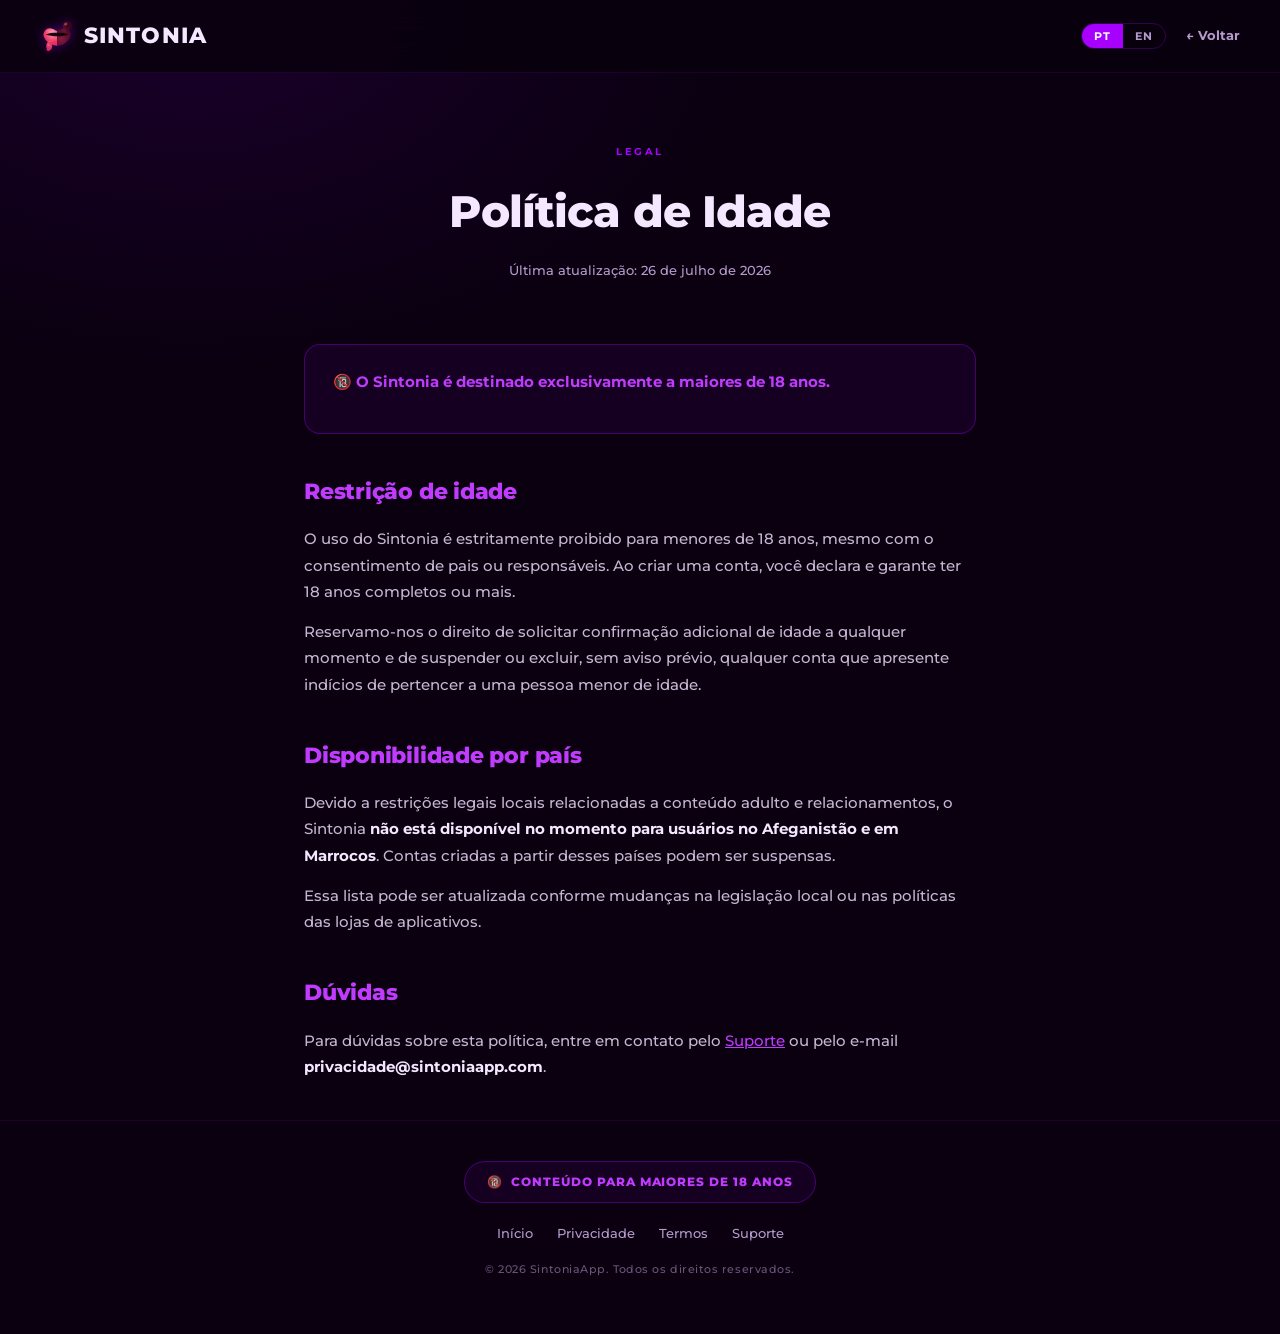
==== age-policy.html @ ef77c457 "feat: add Age Policy page, 18+ footer badge, and clean URLs Add a dedicated Age Policy page (/age-po" ====
<!DOCTYPE html>
<html lang="pt-BR" data-lang="pt">
<head>
<meta charset="UTF-8"/>
<meta name="viewport" content="width=device-width, initial-scale=1.0"/>
<title>Política de Idade — Sintonia</title>
<meta name="description" content="Política de idade do app Sintonia: uso exclusivo para maiores de 18 anos e disponibilidade por país."/>
<meta name="robots" content="index,follow"/>
<link rel="icon" type="image/svg+xml" href="assets/favicon.svg"/>
<link rel="apple-touch-icon" href="assets/favicon.svg"/>
<link rel="preconnect" href="https://fonts.googleapis.com"/>
<link rel="preconnect" href="https://fonts.gstatic.com" crossorigin/>
<link href="https://fonts.googleapis.com/css2?family=Montserrat:wght@400;500;600;700;800;900&display=swap" rel="stylesheet"/>
<style>
:root{
  --bg:#0A0010;
  --bg2:#0D0012;
  --bg-card:#16001F;
  --primary:#A600FF;
  --primary-glow:#C13BFF;
  --primary-deep:#3D0066;
  --primary-mid:#7A00CC;
  --text:#F3E8FF;
  --muted:#B79ACC;
  --border:rgba(166,0,255,.28);
  --font-s:'Montserrat',sans-serif;
  --font-b:'Montserrat',sans-serif;
}
*,*::before,*::after{box-sizing:border-box;margin:0;padding:0}
html{scroll-behavior:smooth}
body{
  background-color:var(--bg);
  background-image:radial-gradient(ellipse 80% 50% at 15% 0%,rgba(120,0,200,.15) 0%,transparent 55%);
  color:var(--text);font-family:var(--font-b);font-weight:500;font-size:16px;line-height:1.65;
}
[data-lang="pt"] .en{display:none}
[data-lang="en"] .pt{display:none}
.container{max-width:720px;margin:0 auto;padding:0 1.5rem}

body > nav{
  position:fixed;top:0;left:0;right:0;z-index:200;
  display:flex;align-items:center;justify-content:space-between;
  padding:1.125rem 2.5rem;
  background:rgba(9,0,14,.9);backdrop-filter:blur(18px);
  border-bottom:1px solid rgba(166,0,255,.14);
}
.logo{display:flex;align-items:center;gap:.625rem;text-decoration:none;color:var(--text)}
.logo-img{width:34px;height:34px;flex-shrink:0;filter:drop-shadow(0 0 6px rgba(166,0,255,.4))}
.logo-text{font-family:var(--font-s);font-size:1.375rem;font-weight:800;letter-spacing:.05em}
.nav-r{display:flex;align-items:center;gap:1.25rem}
.lang-toggle{display:flex;border:1px solid var(--border);border-radius:100px;overflow:hidden}
.lang-btn{padding:.3rem .75rem;background:transparent;color:var(--muted);border:none;cursor:pointer;font-family:var(--font-b);font-size:.6875rem;font-weight:700;letter-spacing:.08em;text-transform:uppercase}
.lang-btn.active{background:var(--primary);color:#fff}
.back-link{display:inline-flex;align-items:center;gap:.4rem;color:var(--muted);text-decoration:none;font-size:.8125rem;font-weight:700;transition:color .2s}
.back-link:hover{color:var(--primary)}

header.page-head{padding:9rem 0 3rem;text-align:center}
.eyebrow{font-family:var(--font-b);font-size:.625rem;font-weight:700;letter-spacing:.25em;text-transform:uppercase;color:var(--primary);display:block;margin-bottom:.875rem}
h1{font-family:var(--font-s);font-size:clamp(2rem,5vw,2.75rem);font-weight:800;letter-spacing:-.02em;margin-bottom:.75rem}
.updated{font-size:.8125rem;color:var(--muted)}

main{padding-bottom:6rem}
section.sec{margin-bottom:2.5rem}
h2{font-family:var(--font-s);font-size:1.375rem;font-weight:800;color:var(--primary-glow);margin-bottom:1rem;letter-spacing:-.01em}
p{color:rgba(230,215,245,.85);margin-bottom:.875rem;font-size:.9375rem;line-height:1.75}
ul{margin:0 0 .875rem 1.25rem;color:rgba(230,215,245,.85);font-size:.9375rem;line-height:1.75}
li{margin-bottom:.4rem}
strong{color:var(--text)}
.warning{background:rgba(166,0,255,.08);border:1px solid rgba(166,0,255,.35);border-radius:16px;padding:1.5rem 1.75rem}
.warning strong{color:var(--primary-glow)}

footer{border-top:1px solid rgba(166,0,255,.12);padding:2.5rem 1.5rem;text-align:center}
.foot-links{display:flex;gap:1.5rem;justify-content:center;margin-bottom:1rem;flex-wrap:wrap}
.foot-links a{color:var(--muted);text-decoration:none;font-size:.8125rem}
.foot-links a:hover{color:var(--primary)}
.foot-copy{font-size:.6875rem;color:rgba(183,154,204,.55);letter-spacing:.05em}
.age-warning{
  display:flex;align-items:center;justify-content:center;gap:.5rem;
  width:fit-content;margin:0 auto 1.25rem;padding:.625rem 1.375rem;
  background:rgba(166,0,255,.08);border:1px solid rgba(166,0,255,.35);
  border-radius:100px;
  font-family:var(--font-b);font-size:.75rem;font-weight:800;
  letter-spacing:.08em;text-transform:uppercase;color:var(--primary-glow);
}

@media(max-width:560px){
  body > nav{padding:1rem 1.25rem}
  header.page-head{padding:8rem 0 2.5rem}
}
</style>
</head>
<body>

<nav>
  <a href="index.html" class="logo">
    <img src="assets/logo.svg" class="logo-img" alt="Sintonia logo"/>
    <span class="logo-text">SINTONIA</span>
  </a>
  <div class="nav-r">
    <div class="lang-toggle" role="group" aria-label="Idioma">
      <button class="lang-btn active" data-lang="pt" onclick="setLang('pt')">PT</button>
      <button class="lang-btn" data-lang="en" onclick="setLang('en')">EN</button>
    </div>
    <a href="index.html" class="back-link">
      <span class="pt">← Voltar</span>
      <span class="en">← Back</span>
    </a>
  </div>
</nav>

<header class="page-head container">
  <span class="eyebrow pt">Legal</span>
  <span class="eyebrow en">Legal</span>
  <h1><span class="pt">Política de Idade</span><span class="en">Age Policy</span></h1>
  <p class="updated"><span class="pt">Última atualização: 26 de julho de 2026</span><span class="en">Last updated: July 26, 2026</span></p>
</header>

<main class="container">
  <section class="sec">
    <div class="warning">
      <p class="pt">🔞 <strong>O Sintonia é destinado exclusivamente a maiores de 18 anos.</strong></p>
      <p class="en">🔞 <strong>Sintonia is intended exclusively for users aged 18 and older.</strong></p>
    </div>
  </section>

  <section class="sec">
    <h2><span class="pt">Restrição de idade</span><span class="en">Age restriction</span></h2>
    <p class="pt">O uso do Sintonia é estritamente proibido para menores de 18 anos, mesmo com o consentimento de pais ou responsáveis. Ao criar uma conta, você declara e garante ter 18 anos completos ou mais.</p>
    <p class="en">Use of Sintonia is strictly prohibited for anyone under 18 years old, even with parental or guardian consent. By creating an account, you represent and warrant that you are 18 years of age or older.</p>
    <p class="pt">Reservamo-nos o direito de solicitar confirmação adicional de idade a qualquer momento e de suspender ou excluir, sem aviso prévio, qualquer conta que apresente indícios de pertencer a uma pessoa menor de idade.</p>
    <p class="en">We reserve the right to request additional age confirmation at any time, and to suspend or delete, without prior notice, any account that shows signs of belonging to a minor.</p>
  </section>

  <section class="sec">
    <h2><span class="pt">Disponibilidade por país</span><span class="en">Country availability</span></h2>
    <p class="pt">Devido a restrições legais locais relacionadas a conteúdo adulto e relacionamentos, o Sintonia <strong>não está disponível no momento para usuários no Afeganistão e em Marrocos</strong>. Contas criadas a partir desses países podem ser suspensas.</p>
    <p class="en">Due to local legal restrictions related to adult content and relationships, Sintonia is <strong>currently not available to users in Afghanistan and Morocco</strong>. Accounts created from these countries may be suspended.</p>
    <p class="pt">Essa lista pode ser atualizada conforme mudanças na legislação local ou nas políticas das lojas de aplicativos.</p>
    <p class="en">This list may be updated as local legislation or app store policies change.</p>
  </section>

  <section class="sec">
    <h2><span class="pt">Dúvidas</span><span class="en">Questions</span></h2>
    <p class="pt">Para dúvidas sobre esta política, entre em contato pelo <a href="suporte.html" style="color:var(--primary-glow)">Suporte</a> ou pelo e-mail <strong>privacidade@sintoniaapp.com</strong>.</p>
    <p class="en">For questions about this policy, reach out via <a href="suporte.html" style="color:var(--primary-glow)">Support</a> or email <strong>privacy@sintoniaapp.com</strong>.</p>
  </section>
</main>

<footer>
  <div class="age-warning">
    🔞 <span class="pt">Conteúdo para maiores de 18 anos</span><span class="en">18+ Adults Only</span>
  </div>
  <div class="foot-links">
    <a href="index.html"><span class="pt">Início</span><span class="en">Home</span></a>
    <a href="privacidade.html"><span class="pt">Privacidade</span><span class="en">Privacy</span></a>
    <a href="termos.html"><span class="pt">Termos</span><span class="en">Terms</span></a>
    <a href="suporte.html"><span class="pt">Suporte</span><span class="en">Support</span></a>
  </div>
  <p class="foot-copy">
    <span class="pt">© 2026 SintoniaApp. Todos os direitos reservados.</span>
    <span class="en">© 2026 SintoniaApp. All rights reserved.</span>
  </p>
</footer>

<script>
function setLang(lang) {
  document.documentElement.setAttribute('data-lang', lang);
  document.documentElement.lang = lang === 'pt' ? 'pt-BR' : 'en';
  document.querySelectorAll('.lang-btn').forEach(b =>
    b.classList.toggle('active', b.dataset.lang === lang));
  localStorage.setItem('sintonia-lang', lang);
}
const _lang = localStorage.getItem('sintonia-lang');
if (_lang && _lang !== 'pt') setLang(_lang);
</script>
</body>
</html>
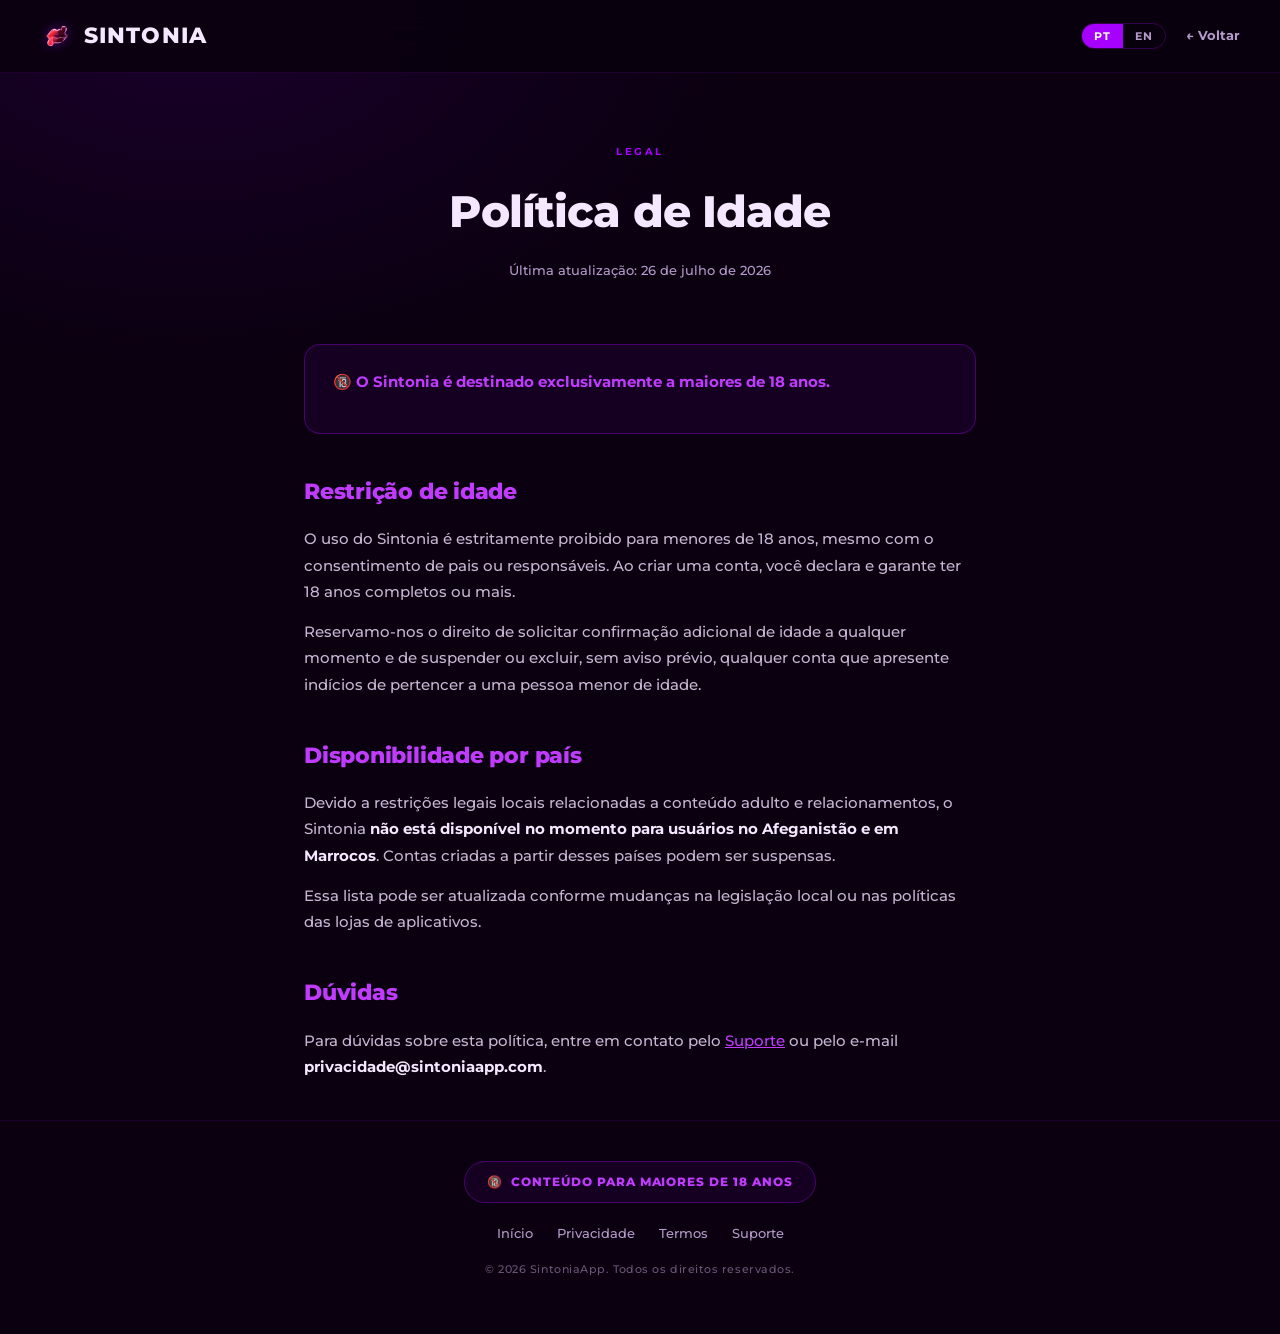
==== commit cc46e3d4: "feat: replace logo/favicon with new kiss artwork Swap the placeholder SVG logo and favicon for the n" ====
--- a/age-policy.html
+++ b/age-policy.html
@@ -6,8 +6,8 @@
 <title>Política de Idade — Sintonia</title>
 <meta name="description" content="Política de idade do app Sintonia: uso exclusivo para maiores de 18 anos e disponibilidade por país."/>
 <meta name="robots" content="index,follow"/>
-<link rel="icon" type="image/svg+xml" href="assets/favicon.svg"/>
-<link rel="apple-touch-icon" href="assets/favicon.svg"/>
+<link rel="icon" type="image/png" href="assets/favicon.png"/>
+<link rel="apple-touch-icon" href="assets/apple-touch-icon.png"/>
 <link rel="preconnect" href="https://fonts.googleapis.com"/>
 <link rel="preconnect" href="https://fonts.gstatic.com" crossorigin/>
 <link href="https://fonts.googleapis.com/css2?family=Montserrat:wght@400;500;600;700;800;900&display=swap" rel="stylesheet"/>
@@ -93,7 +93,7 @@
 
 <nav>
   <a href="index.html" class="logo">
-    <img src="assets/logo.svg" class="logo-img" alt="Sintonia logo"/>
+    <img src="assets/kiss-logo.png" class="logo-img" alt="Sintonia logo"/>
     <span class="logo-text">SINTONIA</span>
   </a>
   <div class="nav-r">
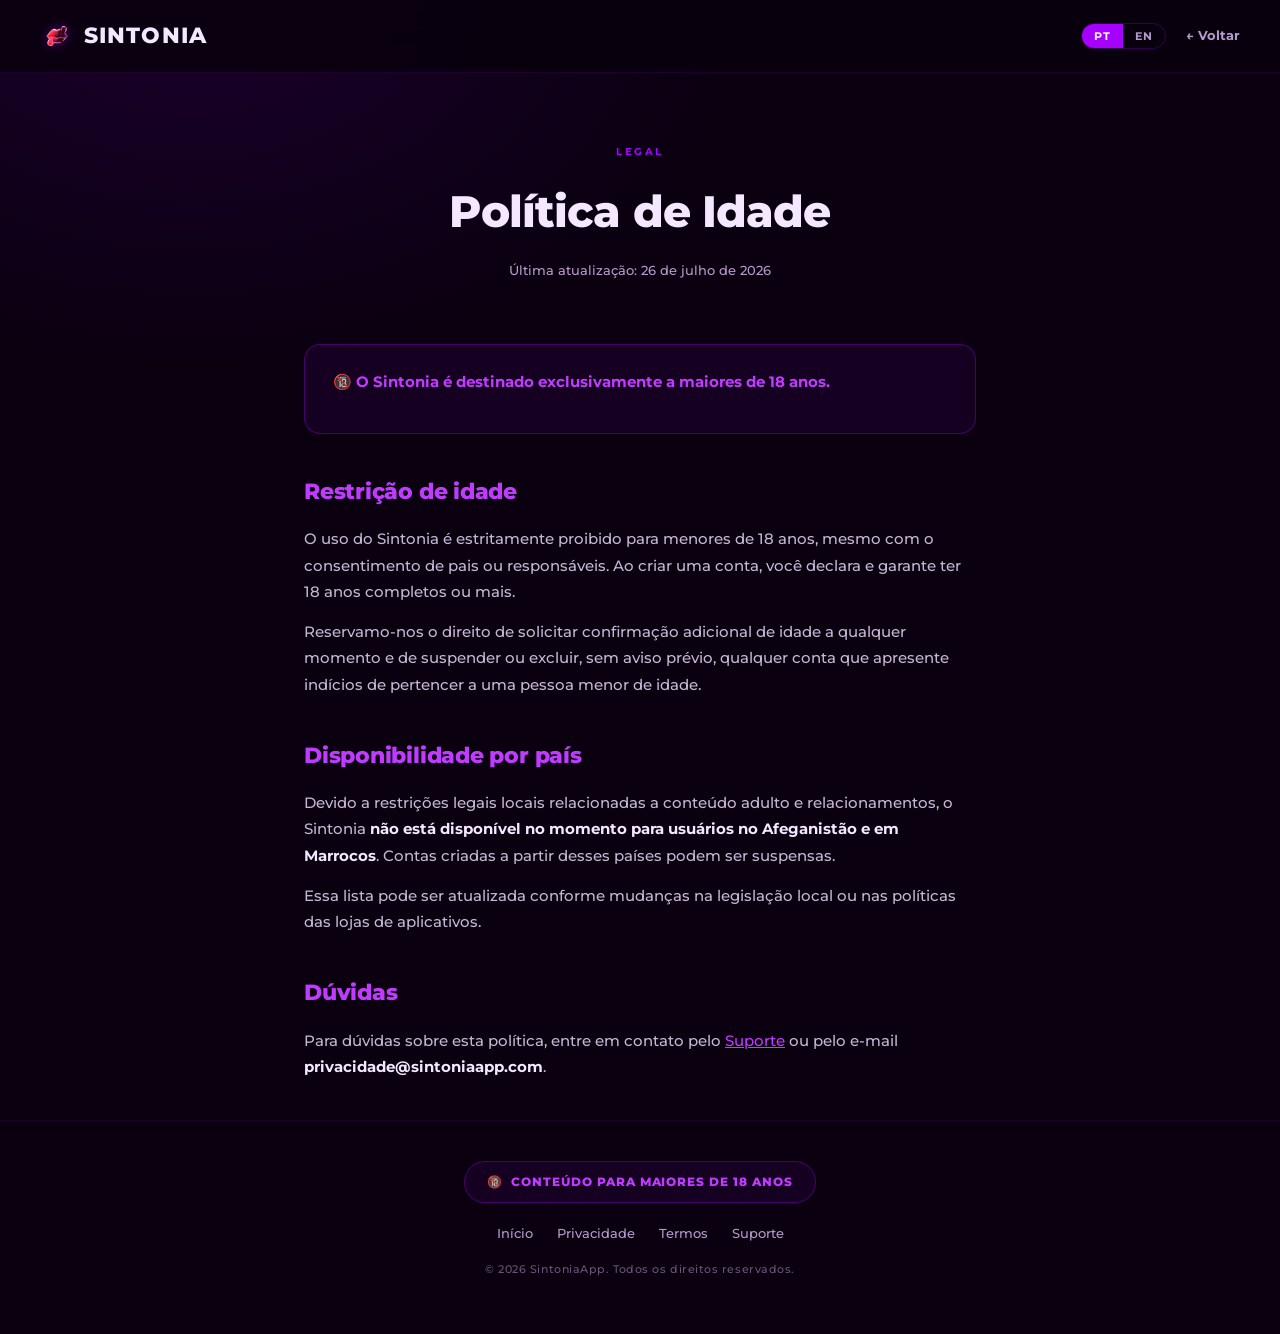
==== commit 185e315e: "Restore real app screenshots and octopus mascots with Montserrat; remove demos" ====
--- a/age-policy.html
+++ b/age-policy.html
@@ -6,11 +6,10 @@
 <title>Política de Idade — Sintonia</title>
 <meta name="description" content="Política de idade do app Sintonia: uso exclusivo para maiores de 18 anos e disponibilidade por país."/>
 <meta name="robots" content="index,follow"/>
+<link rel="canonical" href="https://www.sintonia.app.br/age-policy"/>
 <link rel="icon" type="image/png" href="assets/favicon.png"/>
 <link rel="apple-touch-icon" href="assets/apple-touch-icon.png"/>
-<link rel="preconnect" href="https://fonts.googleapis.com"/>
-<link rel="preconnect" href="https://fonts.gstatic.com" crossorigin/>
-<link href="https://fonts.googleapis.com/css2?family=Montserrat:wght@400;500;600;700;800;900&display=swap" rel="stylesheet"/>
+<link rel="stylesheet" href="assets/fonts.css">
 <style>
 :root{
   --bg:#0A0010;
@@ -87,6 +86,10 @@
   body > nav{padding:1rem 1.25rem}
   header.page-head{padding:8rem 0 2.5rem}
 }
+
+:focus-visible{outline:3px solid #e0adff;outline-offset:4px}
+.email-card a{overflow-wrap:anywhere}
+@media(max-width:380px){nav{padding:.75rem}.logo-text{font-size:1rem}.nav-r{gap:.5rem}}
 </style>
 </head>
 <body>
@@ -98,8 +101,8 @@
   </a>
   <div class="nav-r">
     <div class="lang-toggle" role="group" aria-label="Idioma">
-      <button class="lang-btn active" data-lang="pt" onclick="setLang('pt')">PT</button>
-      <button class="lang-btn" data-lang="en" onclick="setLang('en')">EN</button>
+      <button class="lang-btn active" data-lang="pt" aria-pressed="true" onclick="setLang('pt')">PT</button>
+      <button class="lang-btn" data-lang="en" aria-pressed="false" onclick="setLang('en')">EN</button>
     </div>
     <a href="index.html" class="back-link">
       <span class="pt">← Voltar</span>
@@ -164,14 +167,20 @@
 
 <script>
 function setLang(lang) {
+  if (lang !== 'pt' && lang !== 'en') return;
   document.documentElement.setAttribute('data-lang', lang);
   document.documentElement.lang = lang === 'pt' ? 'pt-BR' : 'en';
   document.querySelectorAll('.lang-btn').forEach(b =>
-    b.classList.toggle('active', b.dataset.lang === lang));
-  localStorage.setItem('sintonia-lang', lang);
+    {
+      b.classList.toggle('active', b.dataset.lang === lang);
+      b.setAttribute('aria-pressed', String(b.dataset.lang === lang));
+    });
+  try { localStorage.setItem('sintonia-lang', lang); } catch (_) { /* Storage may be blocked. */ }
 }
-const _lang = localStorage.getItem('sintonia-lang');
-if (_lang && _lang !== 'pt') setLang(_lang);
+try {
+  const savedLang = localStorage.getItem('sintonia-lang');
+  if (savedLang === 'en') setLang(savedLang);
+} catch (_) { /* Keep Portuguese when storage is unavailable. */ }
 </script>
 </body>
 </html>
--- a/assets/fonts.css
+++ b/assets/fonts.css
@@ -0,0 +1,44 @@
+@font-face {
+  font-family: 'Montserrat';
+  font-style: normal;
+  font-weight: 400;
+  font-display: swap;
+  src: url(fonts/Montserrat-400.ttf) format('truetype');
+}
+@font-face {
+  font-family: 'Montserrat';
+  font-style: normal;
+  font-weight: 500;
+  font-display: swap;
+  src: url(fonts/Montserrat-500.ttf) format('truetype');
+}
+@font-face {
+  font-family: 'Montserrat';
+  font-style: normal;
+  font-weight: 600;
+  font-display: swap;
+  src: url(fonts/Montserrat-600.ttf) format('truetype');
+}
+@font-face {
+  font-family: 'Montserrat';
+  font-style: normal;
+  font-weight: 700;
+  font-display: swap;
+  src: url(fonts/Montserrat-700.ttf) format('truetype');
+}
+@font-face {
+  font-family: 'Montserrat';
+  font-style: normal;
+  font-weight: 800;
+  font-display: swap;
+  src: url(fonts/Montserrat-800.ttf) format('truetype');
+}
+@font-face {
+  font-family: 'Montserrat';
+  font-style: normal;
+  font-weight: 900;
+  font-display: swap;
+  src: url(fonts/Montserrat-900.ttf) format('truetype');
+}
+
+
